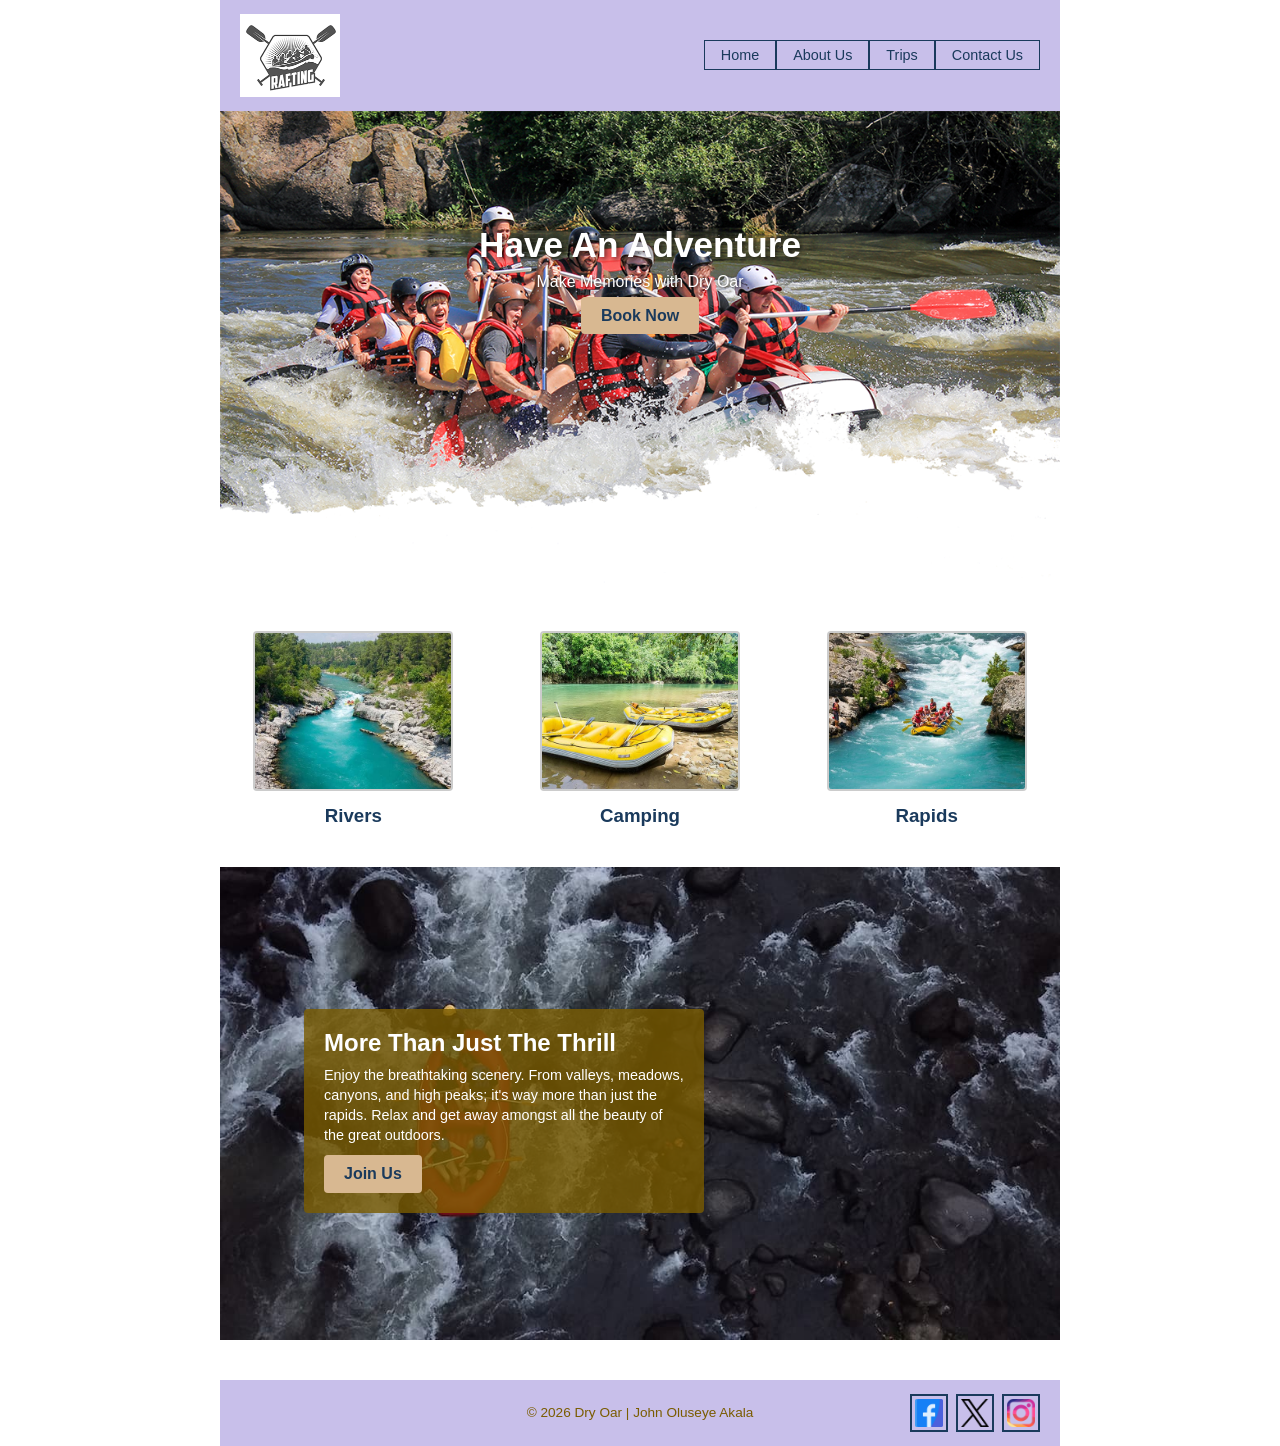
==== wwr/index.html @ 8ee15d69 "feat: Add hero section and CTA button to Home page" ====
<!DOCTYPE html>
<html lang="en-US">

<head>
    <meta charset="UTF-8">
    <meta name="viewport" content="width=device-width, initial-scale=1.0">
    <title>Home | Dry Oar Rafting</title>
    <meta name="description"
      content="Dry Oar White Water Rafting adventures. Make memories with rivers, camping, and rapids.">
    <link rel="stylesheet" href="styles/rafting.css">
</head>

<body>

    <!-- HEADER -->
    <header>
        <img src="images/logo.png" alt="Dry Oar Logo">
        <nav>
            <a href="index.html">Home</a>
            <a href="about.html">About Us</a>
            <a href="trips.html">Trips</a>
            <a href="contact.html">Contact Us</a>
        </nav>
    </header>

    <main>

        <!-- HERO SECTION -->
        <section class="hero-home">
            <img src="images/hero_transparency.png" alt="White Water Rafting Adventure">
            <div class="hero-text">
                <h1>Have An Adventure</h1>
                <p>Make Memories with Dry Oar</p>
                <a href="trips.html" class="btn-cta">Book Now</a>
            </div>
        </section>

        <!-- FEATURES GRID -->
        <section class="features-grid">
            <div class="feature">
                <img src="images/river.jpg" alt="River">
                <h3>Rivers</h3>
            </div>
            <div class="feature">
                <img src="images/camping.jpg" alt="Camping">
                <h3>Camping</h3>
            </div>
            <div class="feature">
                <img src="images/rapids.jpg" alt="Rapids">
                <h3>Rapids</h3>
            </div>
        </section>

        <!-- HIGHLIGHT SECTION -->
        <section class="highlight">
            <img src="images/landscape.jpg" alt="Scenic Mountains">
            <div class="highlight-text">
                <h2>More Than Just The Thrill</h2>
                <p>Enjoy the breathtaking scenery. From valleys, meadows, canyons, and high peaks;
                    it's way more than just the rapids. Relax and get away amongst all the beauty of
                    the great outdoors.</p>
                <a href="contact.html" class="btn-cta">Join Us</a>
            </div>
        </section>

    </main>

    <!-- FOOTER -->
    <footer>
        <p>&copy; 2026 Dry Oar | John Oluseye Akala</p>
        <nav class="socialmedia">
            <a href="#"><img src="images/facebook.png" alt="Facebook"></a>
            <a href="#"><img src="images/twitter.png" alt="Twitter"></a>
            <a href="#"><img src="images/instagram.png" alt="Instagram"></a>
        </nav>
    </footer>

</body>

</html>
---- wwr/styles/rafting.css ----
/* ─────────────────────────────────────────
   CSS Variables
───────────────────────────────────────── */
:root {
    --primary-color: #1a3a5c;
    --secondary-color: #7a3a00;
    --accent1-color: #1e3a5f;
    --accent2-color: #7a5c00;
    --history-bg: #f0eef8;
    /* light lavender used behind history section */
    --adventures-bg: #e8e8e8;
    /* light grey for adventures section */
    --header-bg: #c8bfea;
    /* purple header background matching wireframe */
    --footer-bg: #c8bfea;
    /* purple footer matching wireframe */
    --heading-font: "Arial Black", "Impact", sans-serif;
    --body-font: Arial, Helvetica, sans-serif;
    --max-width: 840px;
}

/* ─────────────────────────────────────────
   Reset
───────────────────────────────────────── */
*,
*::before,
*::after {
    margin: 0;
    padding: 0;
    box-sizing: border-box;
}

/* ─────────────────────────────────────────
   Body
───────────────────────────────────────── */
body {
    font-family: var(--body-font);
    color: var(--primary-color);
    background: #fff;
}

/* ─────────────────────────────────────────
   Page-width centering wrapper
───────────────────────────────────────── */
header,
main,
footer {
    width: 100%;
    max-width: var(--max-width);
    margin: 0 auto;
}

/* ─────────────────────────────────────────
   HEADER — CSS Grid: logo left, nav right
───────────────────────────────────────── */
header {
    display: grid;
    grid-template-columns: auto 1fr;
    align-items: center;
    background-color: var(--header-bg);
    padding: 14px 20px;
    gap: 20px;
}

header > img {
    width: 100px;
    height: auto;
}

/* ─────────────────────────────────────────
   NAV — CSS Flex: links in a horizontal row
───────────────────────────────────────── */
header nav {
    display: flex;
    flex-direction: row;
    justify-content: flex-end;
    gap: 0;
}

header nav a {
    color: var(--primary-color);
    text-decoration: none;
    font-size: 0.9rem;
    padding: 6px 16px;
    border: 1px solid var(--primary-color);
}

header nav a:hover {
    background-color: var(--primary-color);
    color: #fff;
}

/* ─────────────────────────────────────────
   HERO — full-width image, h1 on top,
   article overlay at bottom-right
───────────────────────────────────────── */
.hero {
    position: relative;
    overflow: hidden;
}

.hero > img {
    display: block;
    width: 100%;
    height: auto;
}

.hero h1 {
    position: absolute;
    top: 0;
    width: 94%;
    padding: 14px 20px;
    text-align: center;
    background-color: rgba(255, 255, 255, 0.85);
    color: var(--primary-color);
    font-family: var(--heading-font);
    font-size: 1.8rem;
    margin: 3%;
}

/* Article sits at the bottom of the hero, text left, small img float right */
.hero article {
    position: absolute;
    bottom: 0;
    left: 0;
    width: 94%;
    background-color: rgba(255, 255, 255, 0.82);
    color: var(--primary-color);
    padding: 14px 16px;
    font-size: 0.85rem;
    line-height: 1.5;
    margin: 3%;
}

.hero article img {
    float: right;
    width: 110px;
    height: auto;
    margin-left: 12px;
    border: 2px solid #ccc;
}

/* clearfix */
.hero article::after {
    content: "";
    display: table;
    clear: both;
}

/* ─────────────────────────────────────────
   HISTORY SECTION
   3-column grid: paragraph | image | paragraph
───────────────────────────────────────── */
.history {
    background-color: var(--history-bg);
    padding: 20px;
}

.history h2 {
    text-align: center;
    font-family: var(--heading-font);
    font-size: 1.5rem;
    color: var(--primary-color);
    margin-bottom: 16px;
}

.history-grid {
    display: grid;
    grid-template-columns: 1fr auto 1fr;
    gap: 20px;
    align-items: center;
}

.history-grid p {
    font-size: 0.88rem;
    line-height: 1.6;
    color: var(--primary-color);
}

.history-grid img {
    width: 200px;
    height: 160px;
    object-fit: cover;
    display: block;
    background-color: var(--accent1-color);
    ;
}

/* ─────────────────────────────────────────
   ADVENTURES SECTION
   5 figures in a horizontal row
───────────────────────────────────────── */
.adventures {
    background-color: var(--adventures-bg);
    padding: 20px;
}

.adventures h2 {
    text-align: center;
    font-family: var(--heading-font);
    font-size: 1.5rem;
    color: var(--primary-color);
    margin-bottom: 16px;
}

.adventures-grid {
    display: flex;
    flex-direction: row;
    justify-content: space-between;
    gap: 10px;
}

.adventures-grid figure {
    flex: 1;
    display: flex;
    flex-direction: column;
    align-items: center;
    gap: 6px;
}

.adventures-grid img {
    width: 100%;
    aspect-ratio: 1 / 1;
    object-fit: cover;
    display: block;
    background-color: #bbb;
    /* fallback grey matching wireframe placeholders */
}

.adventures-grid figcaption {
    font-size: 0.78rem;
    text-align: center;
    color: var(--secondary-color);
}

/* ─────────────────────────────────────────
   FOOTER — copyright left, social icons right
───────────────────────────────────────── */
footer {
    display: grid;
    grid-template-columns: 1fr auto 1fr;
    align-items: center;
    background-color: var(--footer-bg);
    padding: 14px 20px;
}

footer p {
    grid-column: 2;
    text-align: center;
    font-size: 0.85rem;
    color: var(--accent2-color);
}

/* Social media nav */
.socialmedia {
    grid-column: 3;
    justify-self: end;
    display: flex;
    gap: 8px;
}

.socialmedia a {
    text-decoration: none;
    display: inline-flex;
    align-items: center;
    justify-content: center;
    width: 38px;
    height: 38px;
    border: 2px solid var(--primary-color);
}

.socialmedia img {
    width: 28px;
    height: 28px;
    object-fit: contain;
}

/* CONTACT PAGE */

.contact-header {
    text-align: center;
    padding: 20px;
}

.contact-header h1 {
    font-family: var(--heading-font);
    margin-bottom: 6px;
}

.contact-content {
    display: grid;
    grid-template-columns: 1fr 1fr;
    gap: 20px;
    padding: 20px;
}

.header {
    display: inline;
    justify-self: unset;
}

/* Map */

.map iframe {
    width: 100%;
    height: 100%;
    border: none;
}

/* Form */

.contact-form {
    display: flex;
    flex-direction: column;
    gap: 12px;
}

.form-row {
    display: grid;
    grid-template-columns: 90px 1fr;
    align-items: start;
    gap: 10px;
}

.form-group {
    display: flex;
    flex-direction: column;
    gap: 6px;
}

.form-group textarea {
    width: 100%;
    padding: 6px;
    border: 1px solid #999;
}

.contact-form input,
.contact-form textarea {
    padding: 6px;
    border: 1px solid #999;
}

.radio-group {
    border: none;
    display: flex;
    flex-direction: column;
    gap: 6px;
}

.radio-options {
    display: flex;
    flex-direction: column;
    gap: 6px;
}

.checkbox {
    margin-top: 6px;
}

.contact-form button {
    padding: 8px;
    border: 1px solid var(--primary-color);
    background: #eee;
    cursor: pointer;
}

.contact-form button:hover {
    background: var(--primary-color);
    color: #fff;
}

/* Employees */

.employees {
    background: #e8e8e8;
    padding: 20px;
    text-align: center;
}

.employee-grid {
    display: flex;
    justify-content: space-around;
    margin-top: 15px;
}

.employee-grid img {
    width: 120px;
    height: 120px;
    object-fit: cover;
    background: #ccc;
}

.employee-grid figcaption {
    font-size: 0.8rem;
    margin-top: 6px;
}

/* HERO SECTION - Home Page */
.hero-home {
    position: relative;
    width: 100%;
    overflow: hidden;
}

.hero-home img {
    width: 100%;
    height: auto;
}

.hero-text {
    position: absolute;
    top: 30%;
    left: 50%;
    transform: translate(-50%, -30%);
    text-align: center;
    color: #fff;
}

.hero-text h1 {
    font-family: var(--heading-font);
    font-size: 2.2rem;
    margin-bottom: 0.5rem;
    text-shadow: 2px 2px 5px rgba(0, 0, 0, 0.6);
}

.hero-text p {
    font-size: 1rem;
    margin-bottom: 1rem;
    text-shadow: 1px 1px 3px rgba(0, 0, 0, 0.6);
}

.btn-cta {
    padding: 10px 20px;
    background-color: #d8b891;
    color: #1a3a5c;
    text-decoration: none;
    font-weight: bold;
    border-radius: 4px;
}

/* FEATURES GRID */
.features-grid {
    display: flex;
    justify-content: space-around;
    gap: 20px;
    margin: 40px 0;
    text-align: center;
}

.features-grid .feature img {
    width: 200px;
    height: 160px;
    object-fit: cover;
    border: 2px solid #ccc;
    border-radius: 4px;
}

.features-grid .feature h3 {
    margin-top: 10px;
    color: var(--primary-color);
}

/* HIGHLIGHT SECTION */
.highlight {
    position: relative;
    margin: 40px 0;
}

.highlight img {
    width: 100%;
    height: auto;
    display: block;
}

.highlight-text {
    position: absolute;
    top: 30%;
    left: 10%;
    background-color: rgba(122, 92, 0, 0.8);
    /* semi-transparent overlay */
    color: #fff;
    padding: 20px;
    max-width: 400px;
    border-radius: 4px;
}

.highlight-text h2 {
    font-size: 1.5rem;
    margin-bottom: 0.5rem;
}

.highlight-text p {
    font-size: 0.9rem;
    line-height: 1.4;
}

.highlight-text .btn-cta {
    margin-top: 10px;
    display: inline-block;
}
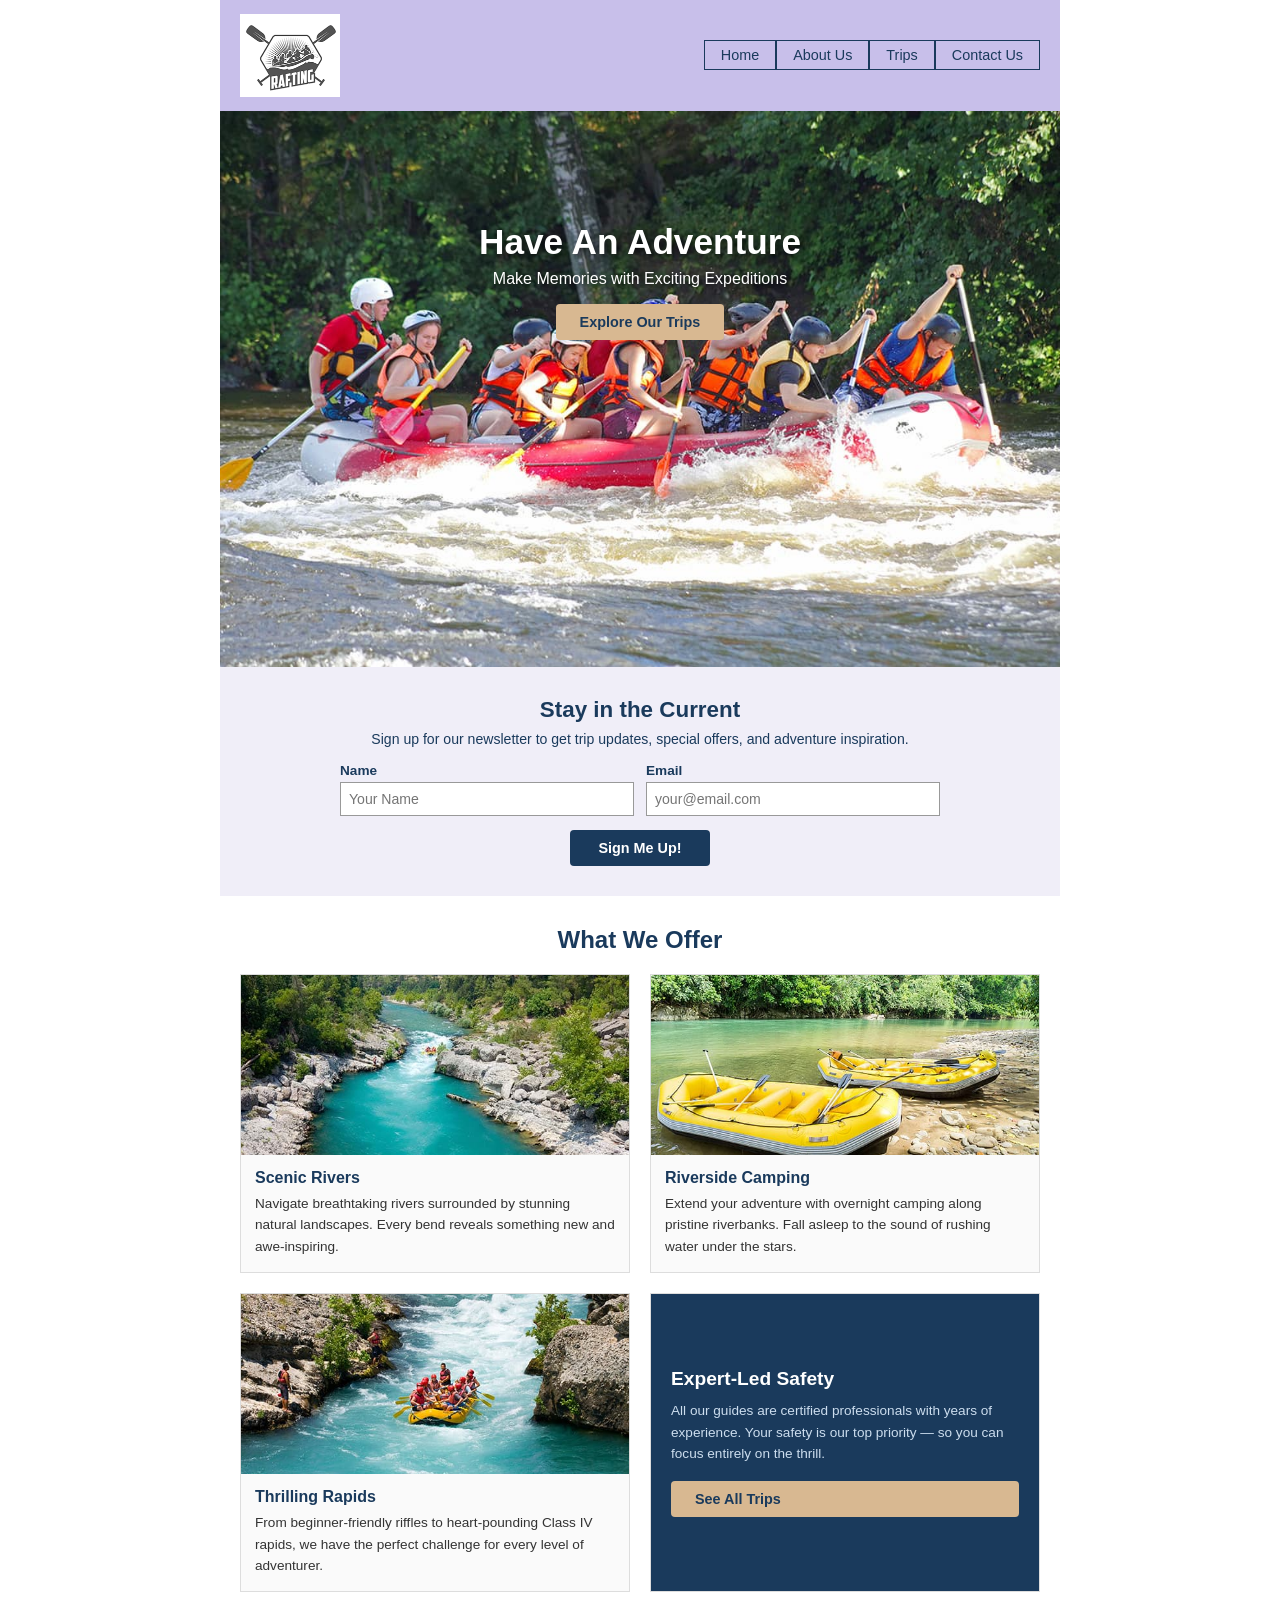
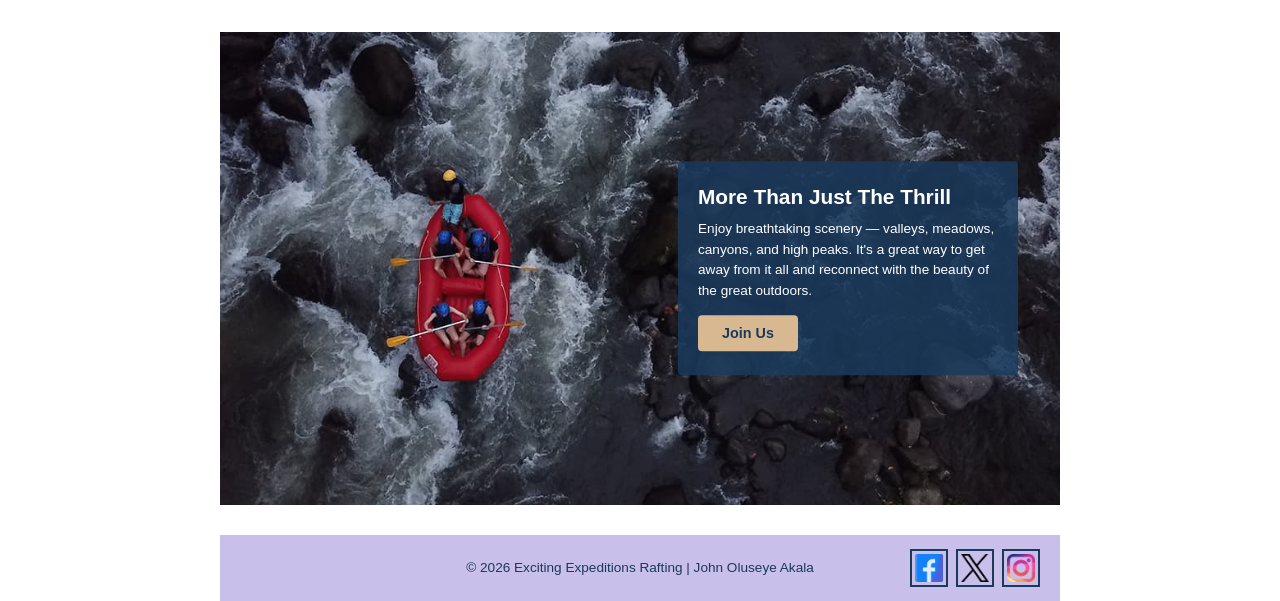
==== commit 49585662: "feat: add index.html and trips.html with newsletter, CTA, grid layout, trip cards, and summary table" ====
--- a/wwr/index.html
+++ b/wwr/index.html
@@ -4,17 +4,17 @@
 <head>
     <meta charset="UTF-8">
     <meta name="viewport" content="width=device-width, initial-scale=1.0">
-    <title>Home | Dry Oar Rafting</title>
+    <title>Home | Exciting Expeditions Rafting</title>
     <meta name="description"
-      content="Dry Oar White Water Rafting adventures. Make memories with rivers, camping, and rapids.">
+      content="Exciting Expeditions Rafting – experience thrilling white water rafting adventures, guided trips, and unforgettable outdoor experiences.">
+    <meta name="author" content="John Oluseye Akala">
     <link rel="stylesheet" href="styles/rafting.css">
 </head>
 
 <body>
-
     <!-- HEADER -->
     <header>
-        <img src="images/logo.png" alt="Dry Oar Logo">
+        <img src="images/logo.png" alt="Exciting Expeditions Logo">
         <nav>
             <a href="index.html">Home</a>
             <a href="about.html">About Us</a>
@@ -24,57 +24,110 @@
     </header>
 
     <main>
-
         <!-- HERO SECTION -->
         <section class="hero-home">
-            <img src="images/hero_transparency.png" alt="White Water Rafting Adventure">
+            <img src="images/hero.jpg" alt="Group of rafters navigating white water rapids">
             <div class="hero-text">
                 <h1>Have An Adventure</h1>
-                <p>Make Memories with Dry Oar</p>
-                <a href="trips.html" class="btn-cta">Book Now</a>
+                <p>Make Memories with Exciting Expeditions</p>
+                <a href="trips.html" class="btn-cta">Explore Our Trips</a>
             </div>
         </section>
 
-        <!-- FEATURES GRID -->
-        <section class="features-grid">
-            <div class="feature">
-                <img src="images/river.jpg" alt="River">
-                <h3>Rivers</h3>
-            </div>
-            <div class="feature">
-                <img src="images/camping.jpg" alt="Camping">
-                <h3>Camping</h3>
-            </div>
-            <div class="feature">
-                <img src="images/rapids.jpg" alt="Rapids">
-                <h3>Rapids</h3>
+        <!-- NEWSLETTER SECTION -->
+        <section class="newsletter">
+            <div class="newsletter-inner">
+                <h2>Stay in the Current</h2>
+                <p>Sign up for our newsletter to get trip updates, special offers, and adventure
+                    inspiration.</p>
+                <form class="newsletter-form" action="#" method="get">
+                    <div class="newsletter-fields">
+                        <div class="newsletter-field">
+                            <label for="newsletter-name">Name</label>
+                            <input type="text" id="newsletter-name" name="name"
+                              placeholder="Your Name" required>
+                        </div>
+                        <div class="newsletter-field">
+                            <label for="newsletter-email">Email</label>
+                            <input type="email" id="newsletter-email" name="email"
+                              placeholder="your@email.com" required>
+                        </div>
+                    </div>
+                    <button type="submit" class="btn-newsletter">Sign Me Up!</button>
+                </form>
             </div>
         </section>
 
-        <!-- HIGHLIGHT SECTION -->
-        <section class="highlight">
-            <img src="images/landscape.jpg" alt="Scenic Mountains">
-            <div class="highlight-text">
-                <h2>More Than Just The Thrill</h2>
-                <p>Enjoy the breathtaking scenery. From valleys, meadows, canyons, and high peaks;
-                    it's way more than just the rapids. Relax and get away amongst all the beauty of
-                    the great outdoors.</p>
-                <a href="contact.html" class="btn-cta">Join Us</a>
+        <!-- FEATURES GRID (CSS Grid with images + content) -->
+        <section class="offerings">
+            <h2>What We Offer</h2>
+            <div class="offerings-grid">
+                <div class="offering-card">
+                    <img src="images/river.jpg" alt="Scenic river winding through forest">
+                    <div class="offering-text">
+                        <h3>Scenic Rivers</h3>
+                        <p>Navigate breathtaking rivers surrounded by stunning natural landscapes.
+                            Every bend reveals something new and awe-inspiring.</p>
+                    </div>
+                </div>
+                <div class="offering-card">
+                    <img src="images/camping.jpg" alt="Camping tent by mountain river">
+                    <div class="offering-text">
+                        <h3>Riverside Camping</h3>
+                        <p>Extend your adventure with overnight camping along pristine riverbanks.
+                            Fall asleep to the sound of rushing water under the stars.</p>
+                    </div>
+                </div>
+                <div class="offering-card">
+                    <img src="images/rapids.jpg" alt="Rafters conquering white water rapids">
+                    <div class="offering-text">
+                        <h3>Thrilling Rapids</h3>
+                        <p>From beginner-friendly riffles to heart-pounding Class IV rapids, we have
+                            the perfect challenge for every level of adventurer.</p>
+                    </div>
+                </div>
+                <div class="offering-card offering-highlight">
+                    <div class="offering-text full">
+                        <h3>Expert-Led Safety</h3>
+                        <p>All our guides are certified professionals with years of experience. Your
+                            safety is our top priority — so you can focus entirely on the thrill.
+                        </p>
+                        <a href="trips.html" class="btn-cta">See All Trips</a>
+                    </div>
+                </div>
             </div>
         </section>
 
+        <!-- CALL TO ACTION BANNER -->
+        <section class="cta-banner">
+            <div class="cta-image-wrapper">
+                <img src="images/landscape.jpg" alt="Mountain valley river landscape at sunrise">
+                <div class="cta-overlay">
+                    <h2>More Than Just The Thrill</h2>
+                    <p>Enjoy breathtaking scenery — valleys, meadows, canyons, and high peaks. It's
+                        a great way to get away from it all and reconnect with the beauty of the
+                        great outdoors.</p>
+                    <a href="trips.html" class="btn-cta">Join Us</a>
+                </div>
+            </div>
+        </section>
     </main>
 
     <!-- FOOTER -->
     <footer>
-        <p>&copy; 2026 Dry Oar | John Oluseye Akala</p>
+        <p>&copy; 2026 Exciting Expeditions Rafting | John Oluseye Akala</p>
         <nav class="socialmedia">
-            <a href="#"><img src="images/facebook.png" alt="Facebook"></a>
-            <a href="#"><img src="images/twitter.png" alt="Twitter"></a>
-            <a href="#"><img src="images/instagram.png" alt="Instagram"></a>
+            <a href="https://facebook.com">
+                <img src="images/facebook.png" alt="Visit our Facebook page">
+            </a>
+            <a href="https://twitter.com">
+                <img src="images/twitter.png" alt="Visit our Twitter page">
+            </a>
+            <a href="https://instagram.com">
+                <img src="images/instagram.png" alt="Visit our Instagram page">
+            </a>
         </nav>
     </footer>
-
 </body>
 
 </html>
--- a/wwr/styles/rafting.css
+++ b/wwr/styles/rafting.css
@@ -5,15 +5,11 @@
     --primary-color: #1a3a5c;
     --secondary-color: #7a3a00;
     --accent1-color: #1e3a5f;
-    --accent2-color: #7a5c00;
+    --accent2-color: #d8b891;
     --history-bg: #f0eef8;
-    /* light lavender used behind history section */
     --adventures-bg: #e8e8e8;
-    /* light grey for adventures section */
     --header-bg: #c8bfea;
-    /* purple header background matching wireframe */
     --footer-bg: #c8bfea;
-    /* purple footer matching wireframe */
     --heading-font: "Arial Black", "Impact", sans-serif;
     --body-font: Arial, Helvetica, sans-serif;
     --max-width: 840px;
@@ -40,6 +36,13 @@
 }
 
 /* ─────────────────────────────────────────
+   Global
+───────────────────────────────────────── */
+a {
+    color: var(--primary-color);
+}
+
+/* ─────────────────────────────────────────
    Page-width centering wrapper
 ───────────────────────────────────────── */
 header,
@@ -91,8 +94,7 @@
 }
 
 /* ─────────────────────────────────────────
-   HERO — full-width image, h1 on top,
-   article overlay at bottom-right
+   HERO — about page
 ───────────────────────────────────────── */
 .hero {
     position: relative;
@@ -118,7 +120,6 @@
     margin: 3%;
 }
 
-/* Article sits at the bottom of the hero, text left, small img float right */
 .hero article {
     position: absolute;
     bottom: 0;
@@ -140,7 +141,6 @@
     border: 2px solid #ccc;
 }
 
-/* clearfix */
 .hero article::after {
     content: "";
     display: table;
@@ -149,7 +149,6 @@
 
 /* ─────────────────────────────────────────
    HISTORY SECTION
-   3-column grid: paragraph | image | paragraph
 ───────────────────────────────────────── */
 .history {
     background-color: var(--history-bg);
@@ -183,12 +182,10 @@
     object-fit: cover;
     display: block;
     background-color: var(--accent1-color);
-    ;
 }
 
 /* ─────────────────────────────────────────
    ADVENTURES SECTION
-   5 figures in a horizontal row
 ───────────────────────────────────────── */
 .adventures {
     background-color: var(--adventures-bg);
@@ -224,7 +221,6 @@
     object-fit: cover;
     display: block;
     background-color: #bbb;
-    /* fallback grey matching wireframe placeholders */
 }
 
 .adventures-grid figcaption {
@@ -234,7 +230,7 @@
 }
 
 /* ─────────────────────────────────────────
-   FOOTER — copyright left, social icons right
+   FOOTER
 ───────────────────────────────────────── */
 footer {
     display: grid;
@@ -248,10 +244,9 @@
     grid-column: 2;
     text-align: center;
     font-size: 0.85rem;
-    color: var(--accent2-color);
-}
-
-/* Social media nav */
+    color: var(--primary-color);
+}
+
 .socialmedia {
     grid-column: 3;
     justify-self: end;
@@ -275,8 +270,9 @@
     object-fit: contain;
 }
 
-/* CONTACT PAGE */
-
+/* ─────────────────────────────────────────
+   CONTACT PAGE
+───────────────────────────────────────── */
 .contact-header {
     text-align: center;
     padding: 20px;
@@ -294,20 +290,11 @@
     padding: 20px;
 }
 
-.header {
-    display: inline;
-    justify-self: unset;
-}
-
-/* Map */
-
 .map iframe {
     width: 100%;
     height: 100%;
     border: none;
 }
-
-/* Form */
 
 .contact-form {
     display: flex;
@@ -369,8 +356,6 @@
     color: #fff;
 }
 
-/* Employees */
-
 .employees {
     background: #e8e8e8;
     padding: 20px;
@@ -395,7 +380,28 @@
     margin-top: 6px;
 }
 
-/* HERO SECTION - Home Page */
+/* ─────────────────────────────────────────
+   SHARED BUTTON STYLE
+───────────────────────────────────────── */
+.btn-cta {
+    display: inline-block;
+    padding: 10px 24px;
+    background-color: var(--accent2-color);
+    color: var(--primary-color);
+    text-decoration: none;
+    font-weight: bold;
+    border-radius: 4px;
+    font-size: 0.9rem;
+}
+
+.btn-cta:hover {
+    background-color: var(--primary-color);
+    color: #fff;
+}
+
+/* ─────────────────────────────────────────
+   HOME PAGE — HERO
+───────────────────────────────────────── */
 .hero-home {
     position: relative;
     width: 100%;
@@ -403,98 +409,388 @@
 }
 
 .hero-home img {
+    display: block;
     width: 100%;
     height: auto;
 }
 
 .hero-text {
     position: absolute;
-    top: 30%;
+    top: 20%;
     left: 50%;
-    transform: translate(-50%, -30%);
-    text-align: center;
-    color: #fff;
+    transform: translateX(-50%);
+    text-align: center;
+    color: #fff;
+    width: 90%;
 }
 
 .hero-text h1 {
     font-family: var(--heading-font);
     font-size: 2.2rem;
     margin-bottom: 0.5rem;
-    text-shadow: 2px 2px 5px rgba(0, 0, 0, 0.6);
+    text-shadow: 2px 2px 6px rgba(0, 0, 0, 0.7);
 }
 
 .hero-text p {
     font-size: 1rem;
     margin-bottom: 1rem;
-    text-shadow: 1px 1px 3px rgba(0, 0, 0, 0.6);
-}
-
-.btn-cta {
-    padding: 10px 20px;
-    background-color: #d8b891;
-    color: #1a3a5c;
-    text-decoration: none;
+    text-shadow: 1px 1px 4px rgba(0, 0, 0, 0.7);
+}
+
+/* ─────────────────────────────────────────
+   HOME PAGE — NEWSLETTER
+───────────────────────────────────────── */
+.newsletter {
+    background-color: var(--history-bg);
+    padding: 30px 20px;
+    text-align: center;
+}
+
+.newsletter-inner {
+    max-width: 600px;
+    margin: 0 auto;
+}
+
+.newsletter h2 {
+    font-family: var(--heading-font);
+    font-size: 1.4rem;
+    color: var(--primary-color);
+    margin-bottom: 8px;
+}
+
+.newsletter p {
+    font-size: 0.88rem;
+    color: var(--primary-color);
+    margin-bottom: 16px;
+}
+
+.newsletter-fields {
+    display: grid;
+    grid-template-columns: 1fr 1fr;
+    gap: 12px;
+    margin-bottom: 14px;
+}
+
+.newsletter-field {
+    display: flex;
+    flex-direction: column;
+    gap: 4px;
+    text-align: left;
+}
+
+.newsletter-field label {
+    font-size: 0.85rem;
     font-weight: bold;
+    color: var(--primary-color);
+}
+
+.newsletter-field input {
+    padding: 8px;
+    border: 1px solid #999;
+    font-size: 0.88rem;
+}
+
+.btn-newsletter {
+    padding: 10px 28px;
+    background-color: var(--primary-color);
+    color: #fff;
+    border: none;
+    font-weight: bold;
+    font-size: 0.9rem;
+    cursor: pointer;
     border-radius: 4px;
 }
 
-/* FEATURES GRID */
-.features-grid {
-    display: flex;
-    justify-content: space-around;
+.btn-newsletter:hover {
+    background-color: var(--accent1-color);
+}
+
+/* ─────────────────────────────────────────
+   HOME PAGE — OFFERINGS CSS GRID
+───────────────────────────────────────── */
+.offerings {
+    padding: 30px 20px;
+}
+
+.offerings h2 {
+    font-family: var(--heading-font);
+    font-size: 1.5rem;
+    color: var(--primary-color);
+    text-align: center;
+    margin-bottom: 20px;
+}
+
+.offerings-grid {
+    display: grid;
+    grid-template-columns: 1fr 1fr;
     gap: 20px;
-    margin: 40px 0;
-    text-align: center;
-}
-
-.features-grid .feature img {
-    width: 200px;
-    height: 160px;
+}
+
+.offering-card {
+    border: 1px solid #ddd;
+    overflow: hidden;
+    background: #fafafa;
+}
+
+.offering-card img {
+    width: 100%;
+    height: 180px;
     object-fit: cover;
-    border: 2px solid #ccc;
+    display: block;
+}
+
+.offering-text {
+    padding: 14px;
+}
+
+.offering-text h3 {
+    font-family: var(--heading-font);
+    font-size: 1rem;
+    color: var(--primary-color);
+    margin-bottom: 6px;
+}
+
+.offering-text p {
+    font-size: 0.85rem;
+    line-height: 1.6;
+    color: #333;
+}
+
+.offering-highlight {
+    background-color: var(--primary-color);
+}
+
+.offering-highlight .offering-text.full {
+    padding: 28px 20px;
+    display: flex;
+    flex-direction: column;
+    justify-content: center;
+    height: 100%;
+}
+
+.offering-highlight h3 {
+    color: #fff;
+    font-size: 1.2rem;
+    margin-bottom: 10px;
+}
+
+.offering-highlight p {
+    color: #cde;
+    margin-bottom: 16px;
+}
+
+/* ─────────────────────────────────────────
+   HOME PAGE — CTA BANNER
+───────────────────────────────────────── */
+.cta-banner {
+    margin: 10px 0 30px;
+}
+
+.cta-image-wrapper {
+    position: relative;
+    overflow: hidden;
+}
+
+.cta-image-wrapper img {
+    display: block;
+    width: 100%;
+    height: auto;
+}
+
+.cta-overlay {
+    position: absolute;
+    top: 50%;
+    right: 5%;
+    transform: translateY(-50%);
+    background-color: rgba(26, 58, 92, 0.85);
+    color: #fff;
+    padding: 24px 20px;
+    max-width: 340px;
     border-radius: 4px;
 }
 
-.features-grid .feature h3 {
-    margin-top: 10px;
-    color: var(--primary-color);
-}
-
-/* HIGHLIGHT SECTION */
-.highlight {
-    position: relative;
-    margin: 40px 0;
-}
-
-.highlight img {
-    width: 100%;
-    height: auto;
+.cta-overlay h2 {
+    font-family: var(--heading-font);
+    font-size: 1.3rem;
+    margin-bottom: 10px;
+}
+
+.cta-overlay p {
+    font-size: 0.85rem;
+    line-height: 1.5;
+    margin-bottom: 14px;
+}
+
+/* ─────────────────────────────────────────
+   TRIPS PAGE — HERO BANNER
+───────────────────────────────────────── */
+.trips-hero {
+    background-color: var(--primary-color);
+    color: #fff;
+    text-align: center;
+    padding: 40px 20px;
+}
+
+.trips-hero h1 {
+    font-family: var(--heading-font);
+    font-size: 2rem;
+    margin-bottom: 10px;
+}
+
+.trips-hero p {
+    font-size: 0.95rem;
+    margin-bottom: 20px;
+    color: #cde;
+}
+
+/* ─────────────────────────────────────────
+   TRIPS PAGE — TRIP CARDS GRID
+───────────────────────────────────────── */
+.trips-section {
+    padding: 30px 20px;
+}
+
+.trips-section h2 {
+    font-family: var(--heading-font);
+    font-size: 1.5rem;
+    color: var(--primary-color);
+    text-align: center;
+    margin-bottom: 24px;
+}
+
+.trips-grid {
+    display: grid;
+    grid-template-columns: 1fr 1fr;
+    gap: 24px;
+}
+
+.trip-card {
+    border: 1px solid #ddd;
+    overflow: hidden;
+    background: #fafafa;
+}
+
+.trip-card img {
+    width: 100%;
+    height: 200px;
+    object-fit: cover;
     display: block;
 }
 
-.highlight-text {
-    position: absolute;
-    top: 30%;
-    left: 10%;
-    background-color: rgba(122, 92, 0, 0.8);
-    /* semi-transparent overlay */
-    color: #fff;
-    padding: 20px;
-    max-width: 400px;
-    border-radius: 4px;
-}
-
-.highlight-text h2 {
+.trip-info {
+    padding: 16px;
+}
+
+.trip-info h3 {
+    font-family: var(--heading-font);
+    font-size: 1.05rem;
+    color: var(--primary-color);
+    margin-bottom: 6px;
+}
+
+.trip-meta {
+    font-size: 0.78rem;
+    color: var(--secondary-color);
+    font-style: italic;
+    margin-bottom: 10px;
+}
+
+.trip-info p {
+    font-size: 0.85rem;
+    line-height: 1.6;
+    color: #333;
+    margin-bottom: 8px;
+}
+
+.trip-price {
+    font-weight: bold;
+    color: var(--primary-color);
+    font-size: 1rem;
+    margin-top: 8px;
+}
+
+/* Third trip card spans both columns */
+.trips-grid .trip-card:nth-child(3) {
+    grid-column: 1 / -1;
+    display: grid;
+    grid-template-columns: 1fr 1fr;
+}
+
+.trips-grid .trip-card:nth-child(3) img {
+    height: 100%;
+}
+
+/* ─────────────────────────────────────────
+   TRIPS PAGE — TABLE
+───────────────────────────────────────── */
+.trips-table-section {
+    background-color: var(--adventures-bg);
+    padding: 30px 20px;
+}
+
+.trips-table-section h2 {
+    font-family: var(--heading-font);
     font-size: 1.5rem;
-    margin-bottom: 0.5rem;
-}
-
-.highlight-text p {
+    color: var(--primary-color);
+    text-align: center;
+    margin-bottom: 20px;
+}
+
+.table-wrapper {
+    overflow-x: auto;
+}
+
+.trips-table {
+    width: 100%;
+    border-collapse: collapse;
+    font-size: 0.85rem;
+    background: #fff;
+}
+
+.trips-table th {
+    background-color: var(--primary-color);
+    color: #fff;
+    padding: 10px 14px;
+    text-align: left;
+    font-family: var(--heading-font);
+    font-size: 0.8rem;
+}
+
+.trips-table td {
+    padding: 10px 14px;
+    border-bottom: 1px solid #ddd;
+    color: #333;
+}
+
+.trips-table tbody tr:nth-child(even) {
+    background-color: #f4f4f4;
+}
+
+.trips-table tbody tr:hover {
+    background-color: #e8eef5;
+}
+
+/* ─────────────────────────────────────────
+   TRIPS PAGE — BOTTOM CTA
+───────────────────────────────────────── */
+.trips-cta {
+    text-align: center;
+    padding: 40px 20px;
+    background-color: var(--history-bg);
+}
+
+.trips-cta h2 {
+    font-family: var(--heading-font);
+    font-size: 1.5rem;
+    color: var(--primary-color);
+    margin-bottom: 10px;
+}
+
+.trips-cta p {
     font-size: 0.9rem;
-    line-height: 1.4;
-}
-
-.highlight-text .btn-cta {
-    margin-top: 10px;
-    display: inline-block;
+    color: #333;
+    margin-bottom: 20px;
+    max-width: 500px;
+    margin-left: auto;
+    margin-right: auto;
 }
